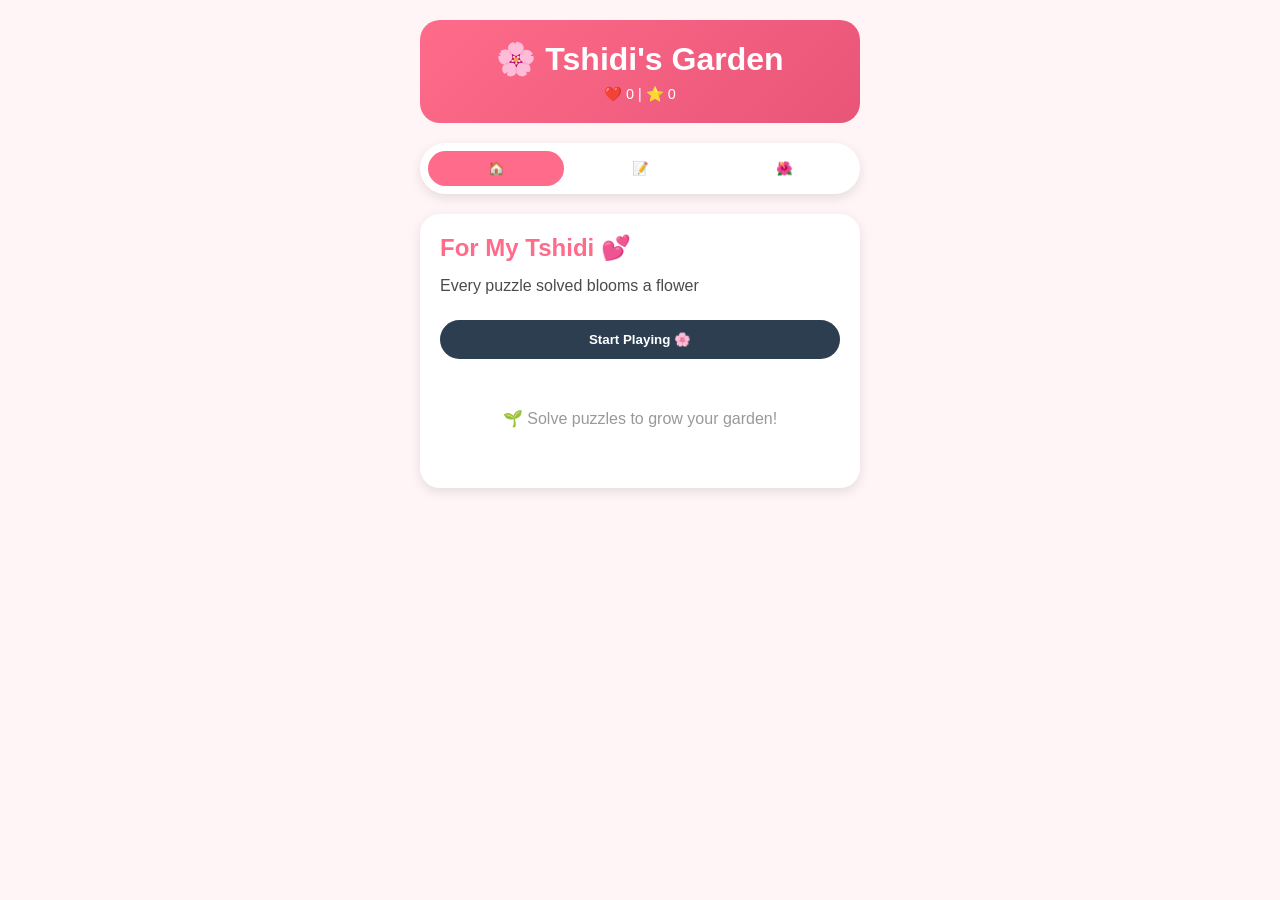
==== simple.html @ c0d05699 "Add simple HTML game for Tshidi's Garden" ====
<!DOCTYPE html>
<html lang="en">
<head>
    <meta charset="UTF-8">
    <meta name="viewport" content="width=device-width, initial-scale=1.0">
    <title>Tshidi's Garden 🌸</title>
    <style>
        * {
            margin: 0;
            padding: 0;
            box-sizing: border-box;
        }
        body {
            font-family: -apple-system, sans-serif;
            background: #FFF5F7;
            padding: 20px;
            max-width: 480px;
            margin: 0 auto;
        }
        .header {
            background: linear-gradient(135deg, #FF6B8A, #E85577);
            padding: 20px;
            border-radius: 20px;
            color: white;
            margin-bottom: 20px;
            text-align: center;
        }
        .nav {
            display: flex;
            gap: 8px;
            margin-bottom: 20px;
            background: white;
            padding: 8px;
            border-radius: 30px;
            box-shadow: 0 4px 12px rgba(0,0,0,0.1);
        }
        .nav button {
            flex: 1;
            padding: 10px;
            border: none;
            background: transparent;
            border-radius: 25px;
            font-weight: 600;
            cursor: pointer;
        }
        .nav button.active {
            background: #FF6B8A;
            color: white;
        }
        .page {
            display: none;
            background: white;
            padding: 20px;
            border-radius: 20px;
            box-shadow: 0 4px 12px rgba(0,0,0,0.1);
        }
        .page.active {
            display: block;
            animation: fadeIn 0.3s;
        }
        @keyframes fadeIn {
            from { opacity: 0; }
            to { opacity: 1; }
        }
        .word-display {
            text-align: center;
            padding: 30px;
            font-size: 2rem;
            letter-spacing: 4px;
            font-weight: bold;
            color: #FF6B8A;
        }
        .input-area {
            display: flex;
            gap: 10px;
            margin: 20px 0;
        }
        .input-area input {
            flex: 1;
            padding: 15px;
            border: 2px solid #e0d6d9;
            border-radius: 12px;
            font-size: 1rem;
        }
        .input-area button {
            padding: 15px 30px;
            background: #FF6B8A;
            color: white;
            border: none;
            border-radius: 12px;
            font-weight: 600;
            cursor: pointer;
        }
        .feedback {
            text-align: center;
            min-height: 40px;
            font-weight: 500;
        }
        .btn {
            padding: 12px 24px;
            background: #2C3E50;
            color: white;
            border: none;
            border-radius: 30px;
            font-weight: 600;
            cursor: pointer;
            margin: 10px 0;
            width: 100%;
        }
        .garden-grid {
            display: grid;
            grid-template-columns: repeat(4, 1fr);
            gap: 10px;
            padding: 20px 0;
        }
        .flower {
            font-size: 2.5rem;
            text-align: center;
            animation: bloom 0.6s ease;
        }
        @keyframes bloom {
            from { transform: scale(0) rotate(-180deg); }
            to { transform: scale(1) rotate(0deg); }
        }
        .stats {
            display: flex;
            justify-content: space-around;
            padding: 15px;
            background: #f8f0f3;
            border-radius: 12px;
            margin: 15px 0;
        }
        .hidden {
            display: none !important;
        }
        #loading {
            position: fixed;
            top: 0;
            left: 0;
            width: 100%;
            height: 100%;
            background: #FFF5F7;
            display: flex;
            flex-direction: column;
            align-items: center;
            justify-content: center;
            z-index: 9999;
            font-size: 1.5rem;
        }
        .heart {
            font-size: 4rem;
            animation: beat 1s infinite;
        }
        @keyframes beat {
            0%, 100% { transform: scale(1); }
            50% { transform: scale(1.3); }
        }
    </style>
</head>
<body>

<!-- Loading Screen -->
<div id="loading">
    <div class="heart">💗</div>
    <p>Growing love for Tshidi...</p>
</div>

<!-- App -->
<div id="app" class="hidden">
    <div class="header">
        <h1>🌸 Tshidi's Garden</h1>
        <div style="font-size: 0.9rem; margin-top: 8px;">
            ❤️ <span id="streak">0</span> | ⭐ <span id="score">0</span>
        </div>
    </div>

    <div class="nav">
        <button class="active" onclick="showPage('home')">🏠</button>
        <button onclick="showPage('word')">📝</button>
        <button onclick="showPage('garden')">🌺</button>
    </div>

    <!-- Home -->
    <div id="home" class="page active">
        <h2 style="color: #FF6B8A;">For My Tshidi 💕</h2>
        <p style="margin: 15px 0; opacity: 0.7;">Every puzzle solved blooms a flower</p>
        <button class="btn" onclick="showPage('word')">Start Playing 🌸</button>
        <div class="garden-grid" id="mini-garden"></div>
    </div>

    <!-- Word Game -->
    <div id="word" class="page">
        <h2 style="color: #FF6B8A;">📝 Word Blossom</h2>
        <div class="word-display" id="scrambled">???</div>
        <div style="text-align:center; opacity:0.7;" id="hint">💡 Hint: ...</div>
        <div class="input-area">
            <input type="text" id="answer" placeholder="Type answer...">
            <button onclick="checkAnswer()">Submit</button>
        </div>
        <div class="feedback" id="feedback"></div>
        <div class="stats">
            <span>Score: <span id="word-score">0</span></span>
            <span>Found: <span id="found">0</span></span>
        </div>
        <button class="btn" onclick="newWord()">🔄 New Word</button>
    </div>

    <!-- Garden -->
    <div id="garden" class="page">
        <h2 style="color: #FF6B8A;">🌺 Love Garden</h2>
        <p style="margin: 10px 0; opacity:0.7;"><span id="flower-count">0</span> flowers blooming</p>
        <div class="garden-grid" id="full-garden"></div>
        <div class="love-letter" style="background: #fff5f7; padding: 15px; border-radius: 12px; border-left: 4px solid #FF6B8A; margin-top: 15px;">
            <h3>💌 Love Note</h3>
            <p id="love-note">Every puzzle you solve brings us closer. You're my greatest adventure, Tshidi. ❤️</p>
        </div>
    </div>
</div>

<script>
// ====== SIMPLE GAME ENGINE ======

// WORDS
const WORDS = [
    { word: 'LOVE', hint: 'What I feel for you' },
    { word: 'HEART', hint: 'It beats for you' },
    { word: 'SMILE', hint: "You make me ___" },
    { word: 'KISS', hint: 'Sweet gesture' },
    { word: 'HUG', hint: 'Warm embrace' },
    { word: 'FOREVER', hint: 'Always and ___' },
    { word: 'SWEET', hint: "You're so ___" },
    { word: 'ANGEL', hint: 'Heavenly being' },
    { word: 'DREAM', hint: "You're my ___" },
    { word: 'TSHIDI', hint: 'The most beautiful name 💕' }
];

const FLOWERS = ['🌸', '🌺', '🌻', '🌹', '🌷', '🌼', '💐', '🌿', '🍀'];

// STATE
let state = {
    score: 0,
    streak: 0,
    flowers: [],
    wordScore: 0,
    found: 0,
    currentWord: null,
    usedWords: []
};

// Load saved state
function loadState() {
    try {
        const saved = localStorage.getItem('tshidiSimple');
        if (saved) {
            const parsed = JSON.parse(saved);
            state = { ...state, ...parsed };
        }
    } catch(e) {}
}

// Save state
function saveState() {
    try {
        localStorage.setItem('tshidiSimple', JSON.stringify(state));
    } catch(e) {}
}

// Show page
function showPage(page) {
    document.querySelectorAll('.page').forEach(p => p.classList.remove('active'));
    document.getElementById(page).classList.add('active');
    document.querySelectorAll('.nav button').forEach(b => b.classList.remove('active'));
    
    // Find matching button
    const buttons = document.querySelectorAll('.nav button');
    const pages = ['home', 'word', 'garden'];
    buttons.forEach((b, i) => {
        if (pages[i] === page) b.classList.add('active');
    });
    
    if (page === 'word') initWord();
    if (page === 'garden') renderGarden();
}

// Shuffle word
function shuffleWord(word) {
    const arr = word.split('');
    for (let i = arr.length - 1; i > 0; i--) {
        const j = Math.floor(Math.random() * (i + 1));
        [arr[i], arr[j]] = [arr[j], arr[i]];
    }
    return arr.join('');
}

// Word Game
function initWord() {
    if (state.usedWords.length >= WORDS.length) {
        state.usedWords = [];
    }
    
    const available = WORDS.filter((_, i) => !state.usedWords.includes(i));
    if (available.length === 0) {
        state.usedWords = [];
        initWord();
        return;
    }
    
    const randomIndex = Math.floor(Math.random() * available.length);
    const wordObj = available[randomIndex];
    const originalIndex = WORDS.indexOf(wordObj);
    state.usedWords.push(originalIndex);
    state.currentWord = wordObj;
    
    document.getElementById('scrambled').textContent = shuffleWord(wordObj.word);
    document.getElementById('hint').textContent = '💡 ' + wordObj.hint;
    document.getElementById('answer').value = '';
    document.getElementById('feedback').textContent = '';
    document.getElementById('answer').focus();
}

function checkAnswer() {
    const input = document.getElementById('answer');
    const feedback = document.getElementById('feedback');
    const answer = input.value.toUpperCase().trim();
    
    if (!answer) {
        feedback.textContent = 'Please type an answer!';
        feedback.style.color = '#dc3545';
        return;
    }
    
    if (answer === state.currentWord.word) {
        const points = state.currentWord.word.length * 10;
        state.wordScore += points;
        state.score += points;
        state.found++;
        state.streak++;
        
        feedback.textContent = `🌸 Perfect! +${points} points!`;
        feedback.style.color = '#28a745';
        
        // Add flower
        const flower = FLOWERS[Math.floor(Math.random() * FLOWERS.length)];
        state.flowers.push(flower);
        
        // Update displays
        document.getElementById('word-score').textContent = state.wordScore;
        document.getElementById('found').textContent = state.found;
        document.getElementById('score').textContent = state.score;
        document.getElementById('streak').textContent = state.streak;
        document.getElementById('flower-count').textContent = state.flowers.length;
        
        saveState();
        renderGarden();
        
        setTimeout(() => initWord(), 1500);
    } else {
        feedback.textContent = '❌ Try again, Tshidi!';
        feedback.style.color = '#dc3545';
        state.streak = 0;
        document.getElementById('streak').textContent = state.streak;
        saveState();
    }
}

function newWord() {
    initWord();
}

// Garden
function renderGarden() {
    const fullGarden = document.getElementById('full-garden');
    const miniGarden = document.getElementById('mini-garden');
    
    [fullGarden, miniGarden].forEach(garden => {
        if (!garden) return;
        garden.innerHTML = '';
        
        if (state.flowers.length === 0) {
            garden.innerHTML = '<div style="grid-column:1/-1; text-align:center; padding:20px; color:#999;">🌱 Solve puzzles to grow your garden!</div>';
            return;
        }
        
        state.flowers.forEach(flower => {
            const div = document.createElement('div');
            div.className = 'flower';
            div.textContent = flower;
            garden.appendChild(div);
        });
        
        // Add empty slots
        const maxSlots = garden.id === 'full-garden' ? 24 : 8;
        for (let i = state.flowers.length; i < maxSlots; i++) {
            const div = document.createElement('div');
            div.className = 'flower';
            div.textContent = '🌱';
            div.style.opacity = '0.2';
            garden.appendChild(div);
        }
    });
    
    document.getElementById('flower-count').textContent = state.flowers.length;
    
    // Update love note
    const notes = [
        "Every puzzle you solve brings us closer. You're my greatest adventure, Tshidi. ❤️",
        "With every flower that blooms, my love for you grows stronger. 🌸",
        "You're the sunshine in my garden, the love in my heart. 💕",
        "Tshidi, you're not just my love - you're my home. 🌺",
        "Forever isn't long enough with you. All for you, my love. 💖"
    ];
    const index = Math.min(Math.floor(state.flowers.length / 3), notes.length - 1);
    document.getElementById('love-note').textContent = notes[index];
}

// Initialize
loadState();
renderGarden();
document.getElementById('score').textContent = state.score;
document.getElementById('streak').textContent = state.streak;
document.getElementById('flower-count').textContent = state.flowers.length;

// Hide loading
setTimeout(() => {
    document.getElementById('loading').style.display = 'none';
    document.getElementById('app').classList.remove('hidden');
}, 1000);

// Make functions global
window.showPage = showPage;
window.checkAnswer = checkAnswer;
window.newWord = newWord;
window.initWord = initWord;
window.renderGarden = renderGarden;
</script>
</body>
</html>
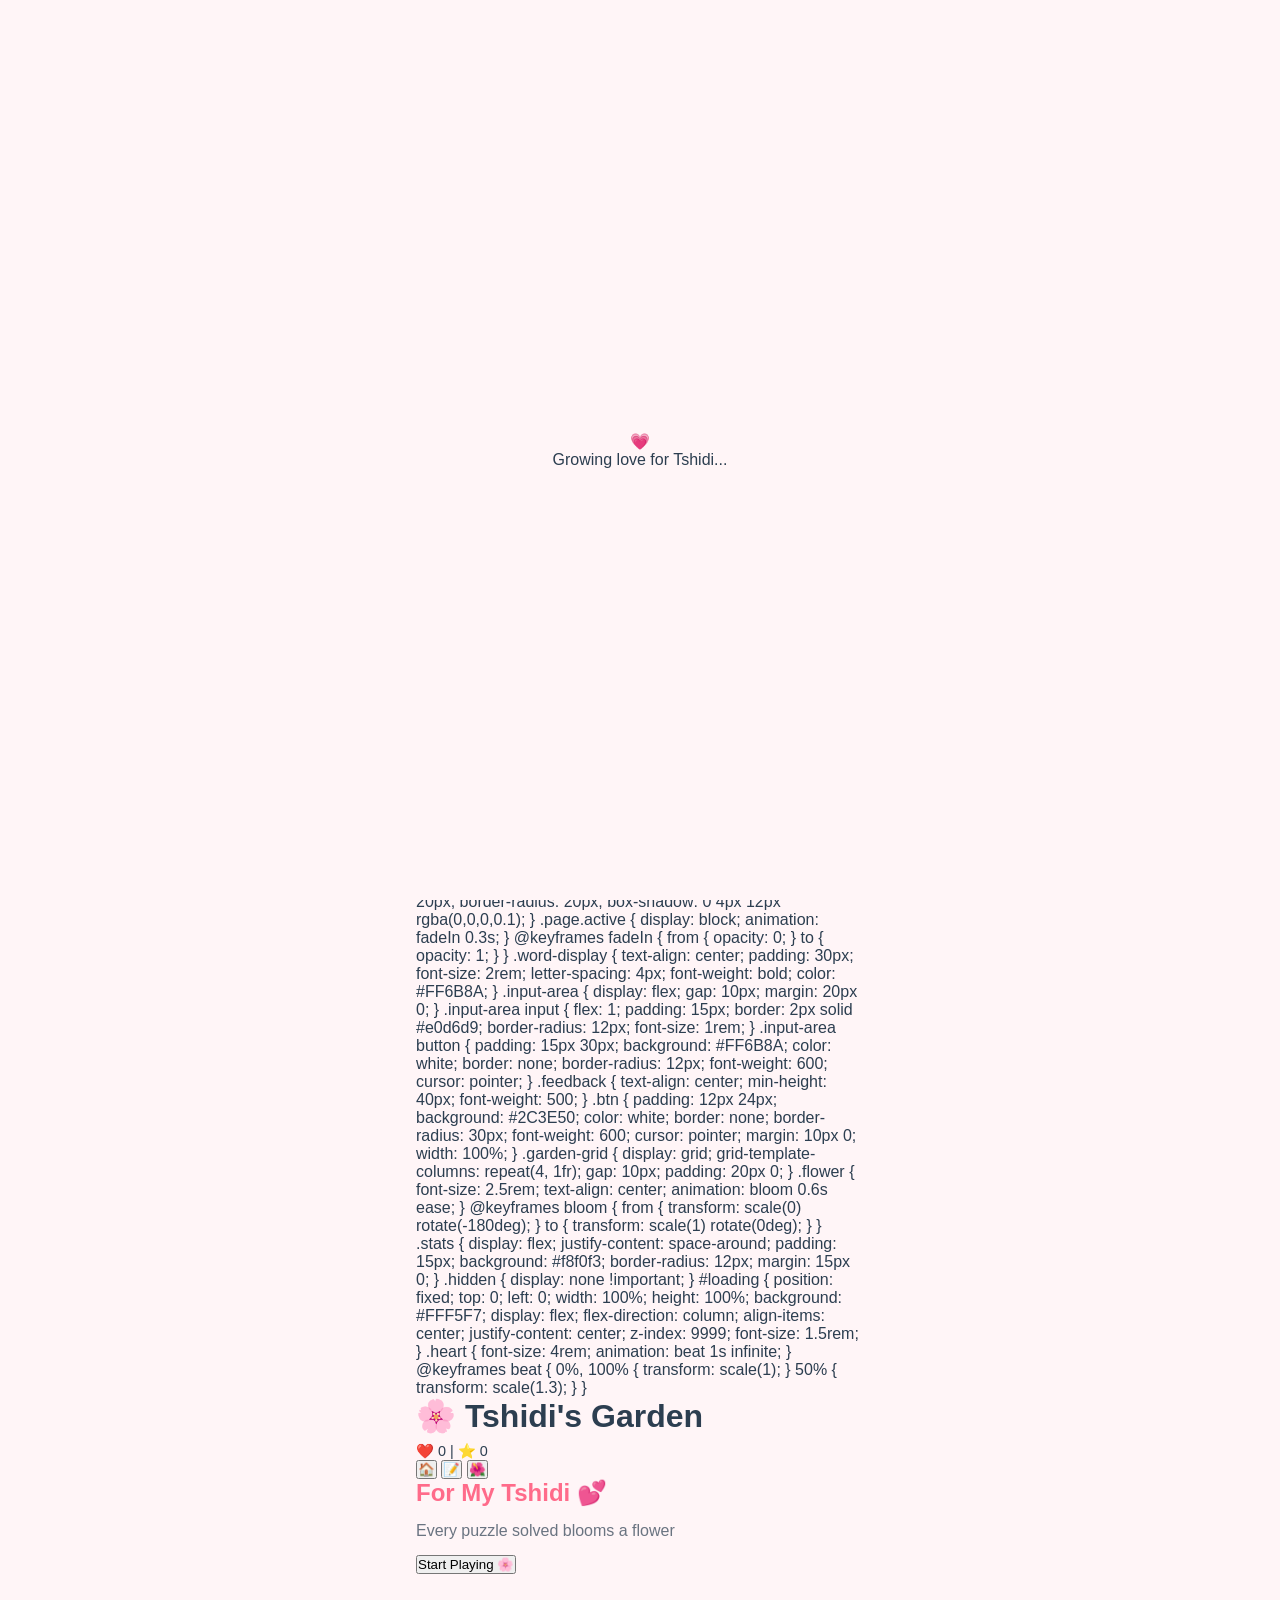
==== commit 0a6d5b57: "Update fmt.Println message from 'Hello' to 'Goodbye'" ====
--- a/simple.html
+++ b/simple.html
@@ -2,39 +2,1246 @@
 <html lang="en">
 <head>
     <meta charset="UTF-8">
-    <meta name="viewport" content="width=device-width, initial-scale=1.0">
-    <title>Tshidi's Garden 🌸</title>
+    <meta name="viewport" content="width=device-width, initial-scale=1.0, maximum-scale=1.0, user-scalable=no">
+    <title>Tshidi's Forever Garden 🌸</title>
     <style>
+        /* ===== COMPLETE STYLES ===== */
         * {
             margin: 0;
             padding: 0;
             box-sizing: border-box;
         }
+        
+        :root {
+            --primary: #FF6B8A;
+            --primary-dark: #E85577;
+            --secondary: #2C3E50;
+            --accent: #F1C40F;
+            --bg: #FFF5F7;
+            --text: #2C3E50;
+            --shadow: 0 8px 32px rgba(255, 107, 138, 0.15);
+        }
+        
         body {
-            font-family: -apple-system, sans-serif;
-            background: #FFF5F7;
-            padding: 20px;
+            font-family: -apple-system, BlinkMacSystemFont, 'Segoe UI', Roboto, sans-serif;
+            background: var(--bg);
+            color: var(--text);
+            min-height: 100vh;
+            padding: 0 16px 80px 16px;
             max-width: 480px;
             margin: 0 auto;
         }
-        .header {
-            background: linear-gradient(135deg, #FF6B8A, #E85577);
+        
+        /* Loading */
+        #loading {
+            position: fixed;
+            top: 0;
+            left: 0;
+            width: 100%;
+            height: 100%;
+            background: var(--bg);
+            display: flex;
+            flex-direction: column;
+            align-items: center;
+            justify-content: center;
+            z-index: 9999;
+            transition: opacity 0.8s;
+        }
+        #loading.hidden {
+            opacity: 0;
+            pointer-events: none;
+        }
+        .heart-loader {
+            font-size: 4rem;
+            animation: heartbeat 1s infinite;
+        }
+        @keyframes heartbeat {
+            0%, 100% { transform: scale(1); }
+            50% { transform: scale(1.3); }
+        }
+        
+        /* Header */
+        header {
+            background: linear-gradient(135deg, var(--primary), var(--primary-dark));
             padding: 20px;
+            border-radius: 0 0 20px 20px;
+            margin: 0 -16px 20px -16px;
+            box-shadow: var(--shadow);
+            color: white;
+        }
+        .header-content {
+            display: flex;
+            justify-content: space-between;
+            align-items: center;
+        }
+        header h1 {
+            font-size: 1.2rem;
+            font-weight: 600;
+        }
+        .header-stats {
+            display: flex;
+            gap: 16px;
+            font-size: 0.9rem;
+        }
+        .header-stats span {
+            background: rgba(255,255,255,0.2);
+            padding: 4px 12px;
             border-radius: 20px;
-            color: white;
-            margin-bottom: 20px;
-            text-align: center;
-        }
-        .nav {
+        }
+        
+        /* Navigation */
+        .main-nav {
             display: flex;
             gap: 8px;
             margin-bottom: 20px;
             background: white;
             padding: 8px;
             border-radius: 30px;
-            box-shadow: 0 4px 12px rgba(0,0,0,0.1);
-        }
-        .nav button {
+            box-shadow: var(--shadow);
+        }
+        .nav-btn {
+            flex: 1;
+            padding: 10px 12px;
+            border: none;
+            background: transparent;
+            border-radius: 25px;
+            font-size: 0.85rem;
+            font-weight: 500;
+            color: var(--text);
+            cursor: pointer;
+            transition: all 0.3s;
+            white-space: nowrap;
+        }
+        .nav-btn.active {
+            background: var(--primary);
+            color: white;
+            box-shadow: 0 4px 12px rgba(255, 107, 138, 0.3);
+        }
+        .nav-btn:hover {
+            background: var(--primary);
+            color: white;
+        }
+        
+        /* Pages */
+        .page {
+            display: none;
+            animation: fadeIn 0.4s ease;
+        }
+        .page.active {
+            display: block;
+        }
+        @keyframes fadeIn {
+            from { opacity: 0; transform: translateY(10px); }
+            to { opacity: 1; transform: translateY(0); }
+        }
+        
+        /* Cards */
+        .card {
+            background: white;
+            border-radius: 20px;
+            padding: 24px;
+            box-shadow: var(--shadow);
+            margin-bottom: 20px;
+        }
+        
+        /* Buttons */
+        .btn-primary, .btn-secondary {
+            padding: 12px 24px;
+            border: none;
+            border-radius: 30px;
+            font-size: 1rem;
+            font-weight: 600;
+            cursor: pointer;
+            transition: all 0.3s;
+            width: 100%;
+            margin-top: 12px;
+        }
+        .btn-primary {
+            background: var(--primary);
+            color: white;
+            box-shadow: 0 4px 12px rgba(255, 107, 138, 0.3);
+        }
+        .btn-primary:active {
+            transform: scale(0.95);
+        }
+        .btn-secondary {
+            background: var(--secondary);
+            color: white;
+        }
+        .btn-secondary:active {
+            transform: scale(0.95);
+        }
+        
+        /* Home */
+        .greeting h2 {
+            color: var(--primary);
+            font-size: 1.8rem;
+            margin-bottom: 8px;
+        }
+        .love-message {
+            opacity: 0.8;
+            font-style: italic;
+            margin-bottom: 20px;
+        }
+        .daily-challenge, .garden-preview {
+            margin-top: 20px;
+            padding-top: 20px;
+            border-top: 2px solid #f0e6e9;
+        }
+        .daily-challenge h3, .garden-preview h3 {
+            margin-bottom: 12px;
+            font-size: 1.1rem;
+        }
+        
+        /* Word Game */
+        .word-display {
+            text-align: center;
+            padding: 30px 0;
+        }
+        .scrambled-word {
+            font-size: 2.5rem;
+            font-weight: 700;
+            letter-spacing: 4px;
+            color: var(--primary);
+            margin-bottom: 12px;
+            font-family: 'Courier New', monospace;
+        }
+        .hint {
+            opacity: 0.7;
+            font-size: 0.9rem;
+        }
+        .word-input-area {
+            display: flex;
+            gap: 12px;
+            margin: 20px 0;
+        }
+        .word-input-area input {
+            flex: 1;
+            padding: 14px;
+            border: 2px solid #e0d6d9;
+            border-radius: 12px;
+            font-size: 1rem;
+            transition: border-color 0.3s;
+        }
+        .word-input-area input:focus {
+            outline: none;
+            border-color: var(--primary);
+        }
+        .word-input-area button {
+            padding: 14px 24px;
+            background: var(--primary);
+            color: white;
+            border: none;
+            border-radius: 12px;
+            font-weight: 600;
+            cursor: pointer;
+        }
+        .word-input-area button:active {
+            transform: scale(0.95);
+        }
+        .word-feedback {
+            text-align: center;
+            min-height: 40px;
+            font-weight: 500;
+        }
+        .word-stats {
+            display: flex;
+            justify-content: space-around;
+            padding: 12px;
+            background: #f8f0f3;
+            border-radius: 12px;
+            margin: 12px 0;
+        }
+        .word-stats span {
+            font-weight: 500;
+        }
+        
+        /* Sudoku */
+        .sudoku-board {
+            display: grid;
+            grid-template-columns: repeat(9, 1fr);
+            gap: 2px;
+            max-width: 400px;
+            margin: 0 auto;
+            background: #d0c6c9;
+            padding: 4px;
+            border-radius: 8px;
+        }
+        .sudoku-cell {
+            aspect-ratio: 1;
+            background: white;
+            display: flex;
+            align-items: center;
+            justify-content: center;
+            font-size: 1.3rem;
+            font-weight: 600;
+            cursor: pointer;
+            border: 1px solid #e0d6d9;
+            transition: background 0.2s;
+        }
+        .sudoku-cell.given {
+            background: #f8f0f3;
+            color: var(--secondary);
+        }
+        .sudoku-cell.selected {
+            background: #ffe0e8;
+            border-color: var(--primary);
+        }
+        .sudoku-cell.user-filled {
+            color: var(--primary);
+        }
+        .sudoku-cell.correct {
+            background: #d4edda;
+        }
+        .sudoku-cell.wrong {
+            background: #f8d7da;
+        }
+        .number-pad {
+            display: grid;
+            grid-template-columns: repeat(5, 1fr);
+            gap: 8px;
+            margin: 16px 0;
+        }
+        .number-pad button {
+            padding: 12px;
+            border: 2px solid #e0d6d9;
+            background: white;
+            border-radius: 12px;
+            font-size: 1.2rem;
+            font-weight: 600;
+            cursor: pointer;
+            transition: all 0.2s;
+        }
+        .number-pad button:active {
+            background: var(--primary);
+            color: white;
+            border-color: var(--primary);
+            transform: scale(0.95);
+        }
+        #sudoku-feedback {
+            text-align: center;
+            min-height: 40px;
+            font-weight: 500;
+        }
+        
+        /* Logic */
+        .logic-puzzle {
+            padding: 20px;
+            background: #f8f0f3;
+            border-radius: 12px;
+            margin: 16px 0;
+            min-height: 100px;
+            display: flex;
+            align-items: center;
+            justify-content: center;
+            font-size: 1.1rem;
+            line-height: 1.8;
+            text-align: center;
+        }
+        .logic-input {
+            display: flex;
+            gap: 12px;
+            margin: 16px 0;
+        }
+        .logic-input input {
+            flex: 1;
+            padding: 14px;
+            border: 2px solid #e0d6d9;
+            border-radius: 12px;
+            font-size: 1rem;
+        }
+        .logic-input input:focus {
+            outline: none;
+            border-color: var(--primary);
+        }
+        .logic-input button {
+            padding: 14px 24px;
+            background: var(--primary);
+            color: white;
+            border: none;
+            border-radius: 12px;
+            font-weight: 600;
+            cursor: pointer;
+        }
+        .logic-input button:active {
+            transform: scale(0.95);
+        }
+        #logic-feedback {
+            text-align: center;
+            min-height: 40px;
+            font-weight: 500;
+        }
+        .logic-stats {
+            text-align: center;
+            padding: 12px;
+            background: #f8f0f3;
+            border-radius: 12px;
+            margin: 12px 0;
+        }
+        
+        /* Garden */
+        .garden-grid {
+            display: grid;
+            grid-template-columns: repeat(4, 1fr);
+            gap: 12px;
+            padding: 20px 0;
+            min-height: 200px;
+        }
+        .garden-flower {
+            font-size: 2.5rem;
+            text-align: center;
+            animation: bloom 0.6s ease;
+        }
+        @keyframes bloom {
+            from { transform: scale(0) rotate(-180deg); }
+            to { transform: scale(1) rotate(0deg); }
+        }
+        .garden-stats {
+            display: grid;
+            grid-template-columns: 1fr 1fr;
+            gap: 16px;
+            margin: 20px 0;
+        }
+        .stat-item {
+            background: #f8f0f3;
+            padding: 16px;
+            border-radius: 12px;
+            text-align: center;
+        }
+        .stat-icon {
+            font-size: 2rem;
+            display: block;
+            margin-bottom: 4px;
+        }
+        .stat-item span:not(.stat-icon) {
+            display: block;
+            font-weight: 600;
+        }
+        .love-letter {
+            background: linear-gradient(135deg, #fff5f7, #ffe0e8);
+            padding: 20px;
+            border-radius: 12px;
+            margin-top: 20px;
+            border-left: 4px solid var(--primary);
+        }
+        .love-letter h3 {
+            color: var(--primary);
+            margin-bottom: 8px;
+        }
+        
+        /* Easter Egg */
+        #easter-egg {
+            position: fixed;
+            top: 0;
+            left: 0;
+            width: 100%;
+            height: 100%;
+            background: rgba(0,0,0,0.7);
+            display: none;
+            align-items: center;
+            justify-content: center;
+            z-index: 999;
+        }
+        #easter-egg.show {
+            display: flex;
+        }
+        .egg-content {
+            background: white;
+            padding: 40px;
+            border-radius: 20px;
+            text-align: center;
+            max-width: 90%;
+        }
+        .egg-content h2 {
+            color: var(--primary);
+            font-size: 2rem;
+            margin-bottom: 12px;
+        }
+        .egg-content button {
+            margin-top: 20px;
+            padding: 12px 30px;
+            background: var(--primary);
+            color: white;
+            border: none;
+            border-radius: 30px;
+            font-weight: 600;
+            cursor: pointer;
+        }
+        
+        /* Level Badge */
+        .level-badge {
+            display: inline-block;
+            background: var(--accent);
+            color: var(--secondary);
+            padding: 2px 12px;
+            border-radius: 20px;
+            font-weight: 700;
+            font-size: 0.8rem;
+        }
+        
+        /* Responsive */
+        @media (max-width: 400px) {
+            .sudoku-cell {
+                font-size: 1rem;
+            }
+            .scrambled-word {
+                font-size: 2rem;
+            }
+            header h1 {
+                font-size: 1rem;
+            }
+            .nav-btn {
+                font-size: 0.75rem;
+                padding: 8px;
+            }
+        }
+        
+        /* Scrollbar */
+        ::-webkit-scrollbar {
+            width: 6px;
+        }
+        ::-webkit-scrollbar-track {
+            background: #f1f1f1;
+        }
+        ::-webkit-scrollbar-thumb {
+            background: var(--primary);
+            border-radius: 10px;
+        }
+    </style>
+</head>
+<body>
+
+<!-- ===== LOADING SCREEN ===== -->
+<div id="loading">
+    <div class="heart-loader">💗</div>
+    <p style="margin-top: 16px;">Growing love for Tshidi...</p>
+</div>
+
+<!-- ===== MAIN APP ===== -->
+<div id="app">
+
+    <!-- HEADER -->
+    <header>
+        <div class="header-content">
+            <h1>🌸 Tshidi's Forever Garden</h1>
+            <div class="header-stats">
+                <span id="love-streak">❤️ 0</span>
+                <span id="total-score">⭐ 0</span>
+            </div>
+        </div>
+    </header>
+
+    <!-- NAVIGATION -->
+    <nav class="main-nav">
+        <button class="nav-btn active" data-page="home">🏠 Home</button>
+        <button class="nav-btn" data-page="word">📝 Words</button>
+        <button class="nav-btn" data-page="numbers">🔢 Numbers</button>
+        <button class="nav-btn" data-page="logic">🧠 Logic</button>
+        <button class="nav-btn" data-page="garden">🌺 Garden</button>
+    </nav>
+
+    <!-- ===== HOME PAGE ===== -->
+    <section id="home" class="page active">
+        <div class="card">
+            <div class="greeting">
+                <h2>For My Tshidi 💕</h2>
+                <p class="love-message">Every puzzle solved is a flower in our garden of love</p>
+            </div>
+            <div class="daily-challenge">
+                <h3>🌅 Today's Love Challenge</h3>
+                <div id="daily-puzzle-preview" style="text-align:center; padding:12px;"></div>
+                <button class="btn-primary" onclick="navigateTo('word')">Play Now</button>
+            </div>
+            <div class="garden-preview">
+                <h3>🌺 Our Garden</h3>
+                <div id="mini-garden" class="garden-grid" style="grid-template-columns: repeat(4, 1fr);"></div>
+                <button class="btn-secondary" onclick="navigateTo('garden')">View Full Garden</button>
+            </div>
+        </div>
+    </section>
+
+    <!-- ===== WORD MODE ===== -->
+    <section id="word" class="page">
+        <div class="card">
+            <div class="game-header" style="display:flex; justify-content:space-between; align-items:center; margin-bottom:16px;">
+                <h2 style="color:var(--primary);">📝 Word Blossom</h2>
+                <span class="level-badge">Level <span id="word-level">1</span></span>
+            </div>
+            <div class="word-display">
+                <div id="word-scrambled" class="scrambled-word">????</div>
+                <div id="word-hint" class="hint">💡 Hint: ...</div>
+            </div>
+            <div class="word-input-area">
+                <input type="text" id="word-input" placeholder="Type your answer..." maxlength="20">
+                <button onclick="checkWord()">🌸 Submit</button>
+            </div>
+            <div id="word-feedback" class="word-feedback"></div>
+            <div class="word-stats">
+                <span>Score: <span id="word-score">0</span></span>
+                <span>Found: <span id="word-found">0</span>/<span id="word-total">20</span></span>
+            </div>
+            <button class="btn-secondary" onclick="getNewWord()">🔄 New Word</button>
+        </div>
+    </section>
+
+    <!-- ===== NUMBERS MODE (Sudoku) ===== -->
+    <section id="numbers" class="page">
+        <div class="card">
+            <div class="game-header" style="display:flex; justify-content:space-between; align-items:center; margin-bottom:16px;">
+                <h2 style="color:var(--primary);">🔢 Number Garden</h2>
+                <span class="level-badge">Level <span id="num-level">1</span></span>
+            </div>
+            <div id="sudoku-board" class="sudoku-board"></div>
+            <div class="number-pad" id="number-pad">
+                <button onclick="fillNumber(1)">1</button>
+                <button onclick="fillNumber(2)">2</button>
+                <button onclick="fillNumber(3)">3</button>
+                <button onclick="fillNumber(4)">4</button>
+                <button onclick="fillNumber(5)">5</button>
+                <button onclick="fillNumber(6)">6</button>
+                <button onclick="fillNumber(7)">7</button>
+                <button onclick="fillNumber(8)">8</button>
+                <button onclick="fillNumber(9)">9</button>
+                <button onclick="clearCell()">✖️</button>
+            </div>
+            <div id="sudoku-feedback"></div>
+            <button class="btn-secondary" onclick="newSudoku()">🔄 New Puzzle</button>
+        </div>
+    </section>
+
+    <!-- ===== LOGIC MODE ===== -->
+    <section id="logic" class="page">
+        <div class="card">
+            <div class="game-header" style="display:flex; justify-content:space-between; align-items:center; margin-bottom:16px;">
+                <h2 style="color:var(--primary);">🧠 Logic Petals</h2>
+                <span class="level-badge">Level <span id="logic-level">1</span></span>
+            </div>
+            <div id="logic-puzzle" class="logic-puzzle">Loading puzzle...</div>
+            <div class="logic-input">
+                <input type="text" id="logic-answer" placeholder="Your answer...">
+                <button onclick="checkLogic()">🌺 Submit</button>
+            </div>
+            <div id="logic-feedback"></div>
+            <div class="logic-stats">
+                <span>Score: <span id="logic-score">0</span></span>
+            </div>
+            <button class="btn-secondary" onclick="newLogic()">🔄 New Puzzle</button>
+        </div>
+    </section>
+
+    <!-- ===== GARDEN PAGE ===== -->
+    <section id="garden" class="page">
+        <div class="card">
+            <h2 style="color:var(--primary);">🌺 Tshidi's Love Garden</h2>
+            <p class="garden-subtitle" style="opacity:0.7; margin:8px 0;">Every puzzle solved blooms a new flower</p>
+            <div id="full-garden" class="garden-grid"></div>
+            <div class="garden-stats">
+                <div class="stat-item">
+                    <span class="stat-icon">🌸</span>
+                    <span id="garden-count">0</span>
+                    <span>flowers bloomed</span>
+                </div>
+                <div class="stat-item">
+                    <span class="stat-icon">💕</span>
+                    <span id="garden-score">0</span>
+                    <span>total love points</span>
+                </div>
+            </div>
+            <div class="love-letter">
+                <h3>💌 A Love Note</h3>
+                <p id="love-note">Every puzzle you solve brings us closer. You're my greatest adventure, Tshidi. Forever and always. ❤️</p>
+            </div>
+        </div>
+    </section>
+</div>
+
+<!-- ===== EASTER EGG ===== -->
+<div id="easter-egg">
+    <div class="egg-content">
+        <h2>💖 I Love You, Tshidi!</h2>
+        <p style="margin:12px 0;">You're the answer to every puzzle in my life.</p>
+        <button onclick="closeEasterEgg()">Close</button>
+    </div>
+</div>
+
+<!-- ============================================ -->
+<!-- ===== COMPLETE JAVASCRIPT ===== -->
+<!-- ============================================ -->
+<script>
+// =============================================
+// DATA
+// =============================================
+const WORDS = [
+    { word: 'LOVE', hint: 'What I feel for you' },
+    { word: 'HEART', hint: 'It beats for you' },
+    { word: 'SMILE', hint: "You make me ___" },
+    { word: 'KISS', hint: 'A sweet gesture' },
+    { word: 'HUG', hint: 'Warm embrace' },
+    { word: 'FOREVER', hint: 'Always and ___' },
+    { word: 'SWEET', hint: "You're so ___" },
+    { word: 'ANGEL', hint: 'Heavenly being' },
+    { word: 'DREAM', hint: "You're my ___" },
+    { word: 'STAR', hint: 'Shining bright' },
+    { word: 'MOON', hint: 'Night sky beauty' },
+    { word: 'SUNSHINE', hint: 'Brightens my day' },
+    { word: 'FLOWER', hint: 'Blooming beauty' },
+    { word: 'BUTTERFLY', hint: 'Beautiful wings' },
+    { word: 'RAINBOW', hint: 'Colors of love' },
+    { word: 'GARDEN', hint: 'Where love grows' },
+    { word: 'TSHIDI', hint: 'The most beautiful name 💕' },
+    { word: 'PRECIOUS', hint: 'You are ___' },
+    { word: 'WONDERFUL', hint: 'Full of wonder' },
+    { word: 'BEAUTIFUL', hint: 'You are so ___' }
+];
+
+const LOGIC_PUZZLES = [
+    { question: 'If I have 3 hearts and give you 2, how many hearts do I have left? ❤️', answer: '1' },
+    { question: 'What comes once in a minute, twice in a moment, but never in a thousand years?', answer: 'm' },
+    { question: 'I have 5 fingers, but no hands. What am I?', answer: 'glove' },
+    { question: 'What has keys but no locks, space but no room?', answer: 'keyboard' },
+    { question: 'What can you hold in your left hand but not in your right?', answer: 'elbow' },
+    { question: 'What has a head and a tail but no body?', answer: 'coin' },
+    { question: 'What gets wetter as it dries?', answer: 'towel' },
+    { question: 'What has many teeth but cannot bite?', answer: 'comb' },
+    { question: 'What has words but never speaks?', answer: 'book' },
+    { question: 'What runs but never walks, has a bed but never sleeps?', answer: 'river' }
+];
+
+const FLOWERS = ['🌸', '🌺', '🌻', '🌹', '🌷', '🌼', '💐', '🌿', '🍀'];
+
+// =============================================
+// STATE
+// =============================================
+let state = {
+    scores: { word: 0, number: 0, logic: 0, total: 0 },
+    garden: { flowers: [], totalBloomed: 0 },
+    streak: 0,
+    word: { used: [], current: null, found: 0 },
+    logic: { used: [], current: null },
+    sudoku: { board: null, solution: null, selected: null, errors: 0 }
+};
+
+// =============================================
+// STATE MANAGEMENT
+// =============================================
+function loadState() {
+    try {
+        const saved = localStorage.getItem('tshidiGardenFull');
+        if (saved) {
+            const parsed = JSON.parse(saved);
+            Object.assign(state, parsed);
+        }
+    } catch(e) { console.log('No saved state'); }
+}
+
+function saveState() {
+    try {
+        localStorage.setItem('tshidiGardenFull', JSON.stringify(state));
+    } catch(e) { console.log('Could not save'); }
+}
+
+// =============================================
+// NAVIGATION
+// =============================================
+function navigateTo(page) {
+    document.querySelectorAll('.page').forEach(p => p.classList.remove('active'));
+    document.getElementById(page).classList.add('active');
+    
+    document.querySelectorAll('.nav-btn').forEach(b => b.classList.remove('active'));
+    document.querySelector(`.nav-btn[data-page="${page}"]`).classList.add('active');
+    
+    // Initialize game modes when navigated
+    if (page === 'word') initWordMode();
+    if (page === 'numbers') initSudoku();
+    if (page === 'logic') initLogicMode();
+    if (page === 'garden') renderGarden();
+}
+
+// =============================================
+// WORD MODE
+// =============================================
+function initWordMode() {
+    document.getElementById('word-level').textContent = Math.floor(state.scores.word / 100) + 1;
+    document.getElementById('word-score').textContent = state.scores.word;
+    document.getElementById('word-found').textContent = state.word.found;
+    document.getElementById('word-total').textContent = WORDS.length;
+    getNewWord();
+}
+
+function getNewWord() {
+    const available = WORDS.filter((_, i) => !state.word.used.includes(i));
+    if (available.length === 0) {
+        state.word.used = [];
+        document.getElementById('word-feedback').textContent = '🎉 You found all words! Starting again!';
+        document.getElementById('word-feedback').style.color = '#28a745';
+        setTimeout(() => getNewWord(), 2000);
+        return;
+    }
+    
+    const randomIndex = Math.floor(Math.random() * available.length);
+    const wordObj = available[randomIndex];
+    const originalIndex = WORDS.indexOf(wordObj);
+    state.word.used.push(originalIndex);
+    state.word.current = wordObj;
+    
+    document.getElementById('word-scrambled').textContent = shuffleWord(wordObj.word);
+    document.getElementById('word-hint').textContent = '💡 ' + wordObj.hint;
+    document.getElementById('word-input').value = '';
+    document.getElementById('word-input').focus();
+    document.getElementById('word-feedback').textContent = '';
+}
+
+function shuffleWord(word) {
+    const arr = word.split('');
+    for (let i = arr.length - 1; i > 0; i--) {
+        const j = Math.floor(Math.random() * (i + 1));
+        [arr[i], arr[j]] = [arr[j], arr[i]];
+    }
+    return arr.join('');
+}
+
+function checkWord() {
+    const input = document.getElementById('word-input');
+    const feedback = document.getElementById('word-feedback');
+    const answer = input.value.toUpperCase().trim();
+    
+    if (!answer) {
+        feedback.textContent = 'Please type an answer!';
+        feedback.style.color = '#dc3545';
+        return;
+    }
+    
+    if (answer === state.word.current.word) {
+        const points = state.word.current.word.length * 10;
+        state.scores.word += points;
+        state.scores.total += points;
+        state.word.found++;
+        state.streak++;
+        
+        feedback.textContent = `🌸 Perfect! +${points} points!`;
+        feedback.style.color = '#28a745';
+        
+        addFlower();
+        updateUI();
+        saveState();
+        
+        setTimeout(() => getNewWord(), 1500);
+    } else {
+        feedback.textContent = '❌ Try again, Tshidi! You can do it!';
+        feedback.style.color = '#dc3545';
+        state.streak = 0;
+        updateUI();
+        saveState();
+    }
+}
+
+// =============================================
+// SUDOKU MODE
+// =============================================
+function initSudoku() {
+    document.getElementById('num-level').textContent = Math.floor(state.scores.number / 100) + 1;
+    newSudoku();
+}
+
+function generateSudoku() {
+    // Simple valid puzzle generator
+    const base = [
+        [5,3,4,6,7,8,9,1,2],
+        [6,7,2,1,9,5,3,4,8],
+        [1,9,8,3,4,2,5,6,7],
+        [8,5,9,7,6,1,4,2,3],
+        [4,2,6,8,5,3,7,9,1],
+        [7,1,3,9,2,4,8,5,6],
+        [9,6,1,5,3,7,2,8,4],
+        [2,8,7,4,1,9,6,3,5],
+        [3,4,5,2,8,6,1,7,9]
+    ];
+    
+    const puzzle = base.map(row => [...row]);
+    const cellsToRemove = 40;
+    let removed = 0;
+    while (removed < cellsToRemove) {
+        const row = Math.floor(Math.random() * 9);
+        const col = Math.floor(Math.random() * 9);
+        if (puzzle[row][col] !== 0) {
+            puzzle[row][col] = 0;
+            removed++;
+        }
+    }
+    return { puzzle, solution: base };
+}
+
+function newSudoku() {
+    const data = generateSudoku();
+    state.sudoku.board = data.puzzle;
+    state.sudoku.solution = data.solution;
+    state.sudoku.selected = null;
+    state.sudoku.errors = 0;
+    
+    renderSudoku();
+    document.getElementById('sudoku-feedback').textContent = '';
+}
+
+function renderSudoku() {
+    const board = document.getElementById('sudoku-board');
+    board.innerHTML = '';
+    
+    for (let row = 0; row < 9; row++) {
+        for (let col = 0; col < 9; col++) {
+            const cell = document.createElement('div');
+            cell.className = 'sudoku-cell';
+            cell.dataset.row = row;
+            cell.dataset.col = col;
+            
+            const value = state.sudoku.board[row][col];
+            if (value !== 0) {
+                cell.textContent = value;
+                cell.classList.add('given');
+            }
+            
+            cell.addEventListener('click', () => selectSudokuCell(row, col));
+            board.appendChild(cell);
+        }
+    }
+}
+
+function selectSudokuCell(row, col) {
+    if (state.sudoku.board[row][col] !== 0) return;
+    
+    document.querySelectorAll('.sudoku-cell.selected').forEach(el => el.classList.remove('selected'));
+    state.sudoku.selected = { row, col };
+    
+    const cells = document.querySelectorAll('.sudoku-cell');
+    const index = row * 9 + col;
+    cells[index].classList.add('selected');
+}
+
+function fillNumber(num) {
+    if (!state.sudoku.selected) {
+        document.getElementById('sudoku-feedback').textContent = '👆 Select an empty cell first!';
+        return;
+    }
+    
+    const { row, col } = state.sudoku.selected;
+    
+    if (num === state.sudoku.solution[row][col]) {
+        state.sudoku.board[row][col] = num;
+        renderSudoku();
+        document.getElementById('sudoku-feedback').textContent = '✅ Correct! Keep going!';
+        state.sudoku.selected = null;
+        
+        if (isSudokuComplete()) {
+            document.getElementById('sudoku-feedback').textContent = '🎉 Amazing, Tshidi! You solved it!';
+            const points = 100;
+            state.scores.number += points;
+            state.scores.total += points;
+            addFlower();
+            updateUI();
+            saveState();
+            setTimeout(() => newSudoku(), 3000);
+        }
+    } else {
+        state.sudoku.errors++;
+        document.getElementById('sudoku-feedback').textContent = `❌ Not quite! Try again. (${state.sudoku.errors} errors)`;
+        
+        const cells = document.querySelectorAll('.sudoku-cell');
+        const index = row * 9 + col;
+        cells[index].classList.add('wrong');
+        setTimeout(() => cells[index].classList.remove('wrong'), 1500);
+    }
+}
+
+function clearCell() {
+    if (!state.sudoku.selected) return;
+    const { row, col } = state.sudoku.selected;
+    if (state.sudoku.board[row][col] !== 0) {
+        state.sudoku.board[row][col] = 0;
+        renderSudoku();
+        document.getElementById('sudoku-feedback').textContent = 'Cell cleared';
+    }
+}
+
+function isSudokuComplete() {
+    for (let row = 0; row < 9; row++) {
+        for (let col = 0; col < 9; col++) {
+            if (state.sudoku.board[row][col] === 0) return false;
+        }
+    }
+    return true;
+}
+
+// =============================================
+// LOGIC MODE
+// =============================================
+function initLogicMode() {
+    document.getElementById('logic-level').textContent = Math.floor(state.scores.logic / 50) + 1;
+    document.getElementById('logic-score').textContent = state.scores.logic;
+    newLogic();
+}
+
+function newLogic() {
+    const available = LOGIC_PUZZLES.filter((_, i) => !state.logic.used.includes(i));
+    if (available.length === 0) {
+        state.logic.used = [];
+        document.getElementById('logic-feedback').textContent = '🎉 You solved all puzzles! Starting again!';
+        document.getElementById('logic-feedback').style.color = '#28a745';
+        setTimeout(() => newLogic(), 2000);
+        return;
+    }
+    
+    const randomIndex = Math.floor(Math.random() * available.length);
+    const puzzle = available[randomIndex];
+    const originalIndex = LOGIC_PUZZLES.indexOf(puzzle);
+    state.logic.used.push(originalIndex);
+    state.logic.current = puzzle;
+    
+    document.getElementById('logic-puzzle').innerHTML = `
+        <div>
+            <div style="font-size:1.4rem; margin-bottom:12px;">🤔 Think carefully...</div>
+            <div style="font-size:1.1rem;">${puzzle.question}</div>
+        </div>
+    `;
+    document.getElementById('logic-answer').value = '';
+    document.getElementById('logic-answer').focus();
+    document.getElementById('logic-feedback').textContent = '';
+}
+
+function checkLogic() {
+    const input = document.getElementById('logic-answer');
+    const feedback = document.getElementById('logic-feedback');
+    const answer = input.value.trim().toLowerCase();
+    
+    if (!answer) {
+        feedback.textContent = 'Please type your answer!';
+        feedback.style.color = '#dc3545';
+        return;
+    }
+    
+    if (answer === state.logic.current.answer.toLowerCase()) {
+        const points = 50;
+        state.scores.logic += points;
+        state.scores.total += points;
+        state.streak++;
+        
+        feedback.textContent = `🧠 Brilliant, Tshidi! +${points} points!`;
+        feedback.style.color = '#28a745';
+        
+        addFlower();
+        updateUI();
+        saveState();
+        
+        setTimeout(() => newLogic(), 1500);
+    } else {
+        feedback.textContent = '❌ Not quite, love! Think again. 💕';
+        feedback.style.color = '#dc3545';
+        state.streak = 0;
+        updateUI();
+        saveState();
+    }
+}
+
+// =============================================
+// GARDEN SYSTEM
+// =============================================
+function addFlower() {
+    const flower = FLOWERS[Math.floor(Math.random() * FLOWERS.length)];
+    state.garden.flowers.push(flower);
+    state.garden.totalBloomed++;
+    
+    // Celebration for milestones
+    if (state.garden.totalBloomed % 5 === 0) {
+        setTimeout(() => {
+            const messages = [
+                '🌸 5 Flowers! You\'re blooming, Tshidi!',
+                '🌺 10 Flowers! Our garden is growing with love!',
+                '🌻 15 Flowers! You make my heart full!',
+                '🌹 20 Flowers! Forever growing, forever loving!',
+                '💐 25 Flowers! Tshidi, you\'re incredible!'
+            ];
+            const idx = Math.min(Math.floor(state.garden.totalBloomed / 5) - 1, messages.length - 1);
+            showCelebration(messages[idx]);
+        }, 300);
+    }
+}
+
+function showCelebration(message) {
+    const popup = document.createElement('div');
+    popup.style.cssText = `
+        position: fixed;
+        top: 50%; left: 50%;
+        transform: translate(-50%, -50%);
+        background: white;
+        padding: 30px;
+        border-radius: 20px;
+        box-shadow: 0 20px 60px rgba(0,0,0,0.3);
+        z-index: 999;
+        text-align: center;
+        max-width: 90%;
+        animation: fadeIn 0.5s ease;
+    `;
+    popup.innerHTML = `
+        <div style="font-size:3rem; margin-bottom:12px;">💐</div>
+        <h2 style="color:#FF6B8A; margin-bottom:8px;">${message}</h2>
+        <p style="color:#666; margin-bottom:16px;">Keep blooming, my love! 🌸</p>
+        <button onclick="this.parentElement.remove()" style="
+            padding:10px 30px;
+            background:#FF6B8A;
+            color:white;
+            border:none;
+            border-radius:30px;
+            font-weight:600;
+            cursor:pointer;
+        ">Continue 💕</button>
+    `;
+    document.body.appendChild(popup);
+    setTimeout(() => { if (popup.parentElement) popup.remove(); }, 4000);
+}
+
+function renderGarden() {
+    const fullGarden = document.getElementById('full-garden');
+    const miniGarden = document.getElementById('mini-garden');
+    
+    [fullGarden, miniGarden].forEach(garden => {
+        if (!garden) return;
+        garden.innerHTML = '';
+        
+        if (state.garden.flowers.length === 0) {
+            garden.innerHTML = `<div style="grid-column:1/-1; text-align:center; padding:20px; color:#999;">
+                <div style="font-size:2rem;">🌱</div>
+                <p style="margin-top:8px;">Solve puzzles to grow your garden!</p>
+            </div>`;
+            return;
+        }
+        
+        state.garden.flowers.forEach(flower => {
+            const div = document.createElement('div');
+            div.className = 'garden-flower';
+            div.textContent = flower;
+            garden.appendChild(div);
+        });
+        
+        const maxSlots = garden.id === 'full-garden' ? 24 : 12;
+        for (let i = state.garden.flowers.length; i < maxSlots; i++) {
+            const div = document.createElement('div');
+            div.className = 'garden-flower';
+            div.textContent = '🌱';
+            div.style.opacity = '0.15';
+            garden.appendChild(div);
+        }
+    });
+    
+    document.getElementById('garden-count').textContent = state.garden.totalBloomed;
+    document.getElementById('garden-score').textContent = state.scores.total;
+    
+    // Update love note
+    const notes = [
+        "Every puzzle you solve brings us closer. You're my greatest adventure, Tshidi. Forever and always. ❤️",
+        "With every flower that blooms, my love for you grows stronger. You make my world beautiful. 🌸",
+        "You're the sunshine in my garden, the love in my heart. Each puzzle is a petal of our love story. 💕",
+        "Tshidi, you're not just my love - you're my home. This garden is just a tiny reflection of how much you mean to me. 🌺",
+        "Forever isn't long enough with you. Every moment, every puzzle, every flower - all for you, my love. 💖"
+    ];
+    const idx = Math.min(Math.floor(state.garden.totalBloomed / 5), notes.length - 1);
+    document.getElementById('love-note').textContent = notes[idx];
+}
+
+// =============================================
+// UI UPDATE
+// =============================================
+function updateUI() {
+    document.getElementById('total-score').textContent = `⭐ ${state.scores.total}`;
+    document.getElementById('love-streak').textContent = `❤️ ${state.streak}`;
+    document.getElementById('word-score').textContent = state.scores.word;
+    document.getElementById('word-found').textContent = state.word.found;
+    document.getElementById('logic-score').textContent = state.scores.logic;
+}
+
+// =============================================
+// DAILY CHALLENGE
+// =============================================
+function showDailyPuzzle() {
+    const preview = document.getElementById('daily-puzzle-preview');
+    if (!preview) return;
+    
+    const today = new Date().getDate();
+    const wordIndex = today % WORDS.length;
+    const word = WORDS[wordIndex];
+    preview.innerHTML = `
+        <div style="font-size:1.8rem; letter-spacing:4px; color:#FF6B8A; font-weight:bold;">
+            ${shuffleWord(word.word)}
+        </div>
+        <div style="font-size:0.9rem; opacity:0.7; margin-top:4px;">
+            💡 ${word.hint}
+        </div>
+    `;
+}
+
+// =============================================
+// EASTER EGG
+// =============================================
+function checkForEasterEgg() {
+    let clicks = 0;
+    const logo = document.querySelector('header h1');
+    if (logo) {
+        logo.addEventListener('dblclick', () => {
+            clicks++;
+            if (clicks >= 3) {
+                document.getElementById('easter-egg').classList.add('show');
+                clicks = 0;
+            }
+        });
+    }
+}
+
+function closeEasterEgg() {
+    document.getElementById('easter-egg').classList.remove('show');
+}
+
+// =============================================
+// INITIALIZATION
+// =============================================
+function init() {
+    loadState();
+    updateUI();
+    renderGarden();
+    showDailyPuzzle();
+    checkForEasterEgg();
+    
+    // Hide loading screen
+    setTimeout(() => {
+        document.getElementById('loading').classList.add('hidden');
+    }, 1200);
+    
+    // Navigation
+    document.querySelectorAll('.nav-btn').forEach(btn => {
+        btn.addEventListener('click', () => {
+            navigateTo(btn.dataset.page);
+        });
+    });
+    
+    // Initialize word mode (home shows preview)
+    initWordMode();
+}
+
+// =============================================
+// MAKE GLOBAL (for onclick attributes)
+// =============================================
+window.navigateTo = navigateTo;
+window.checkWord = checkWord;
+window.getNewWord = getNewWord;
+window.newSudoku = newSudoku;
+window.fillNumber = fillNumber;
+window.clearCell = clearCell;
+window.newLogic = newLogic;
+window.checkLogic = checkLogic;
+window.closeEasterEgg = closeEasterEgg;
+
+// Start!
+document.addEventListener('DOMContentLoaded', init);
+</script>
+
+</body>
+</html>        .nav button {
             flex: 1;
             padding: 10px;
             border: none;
